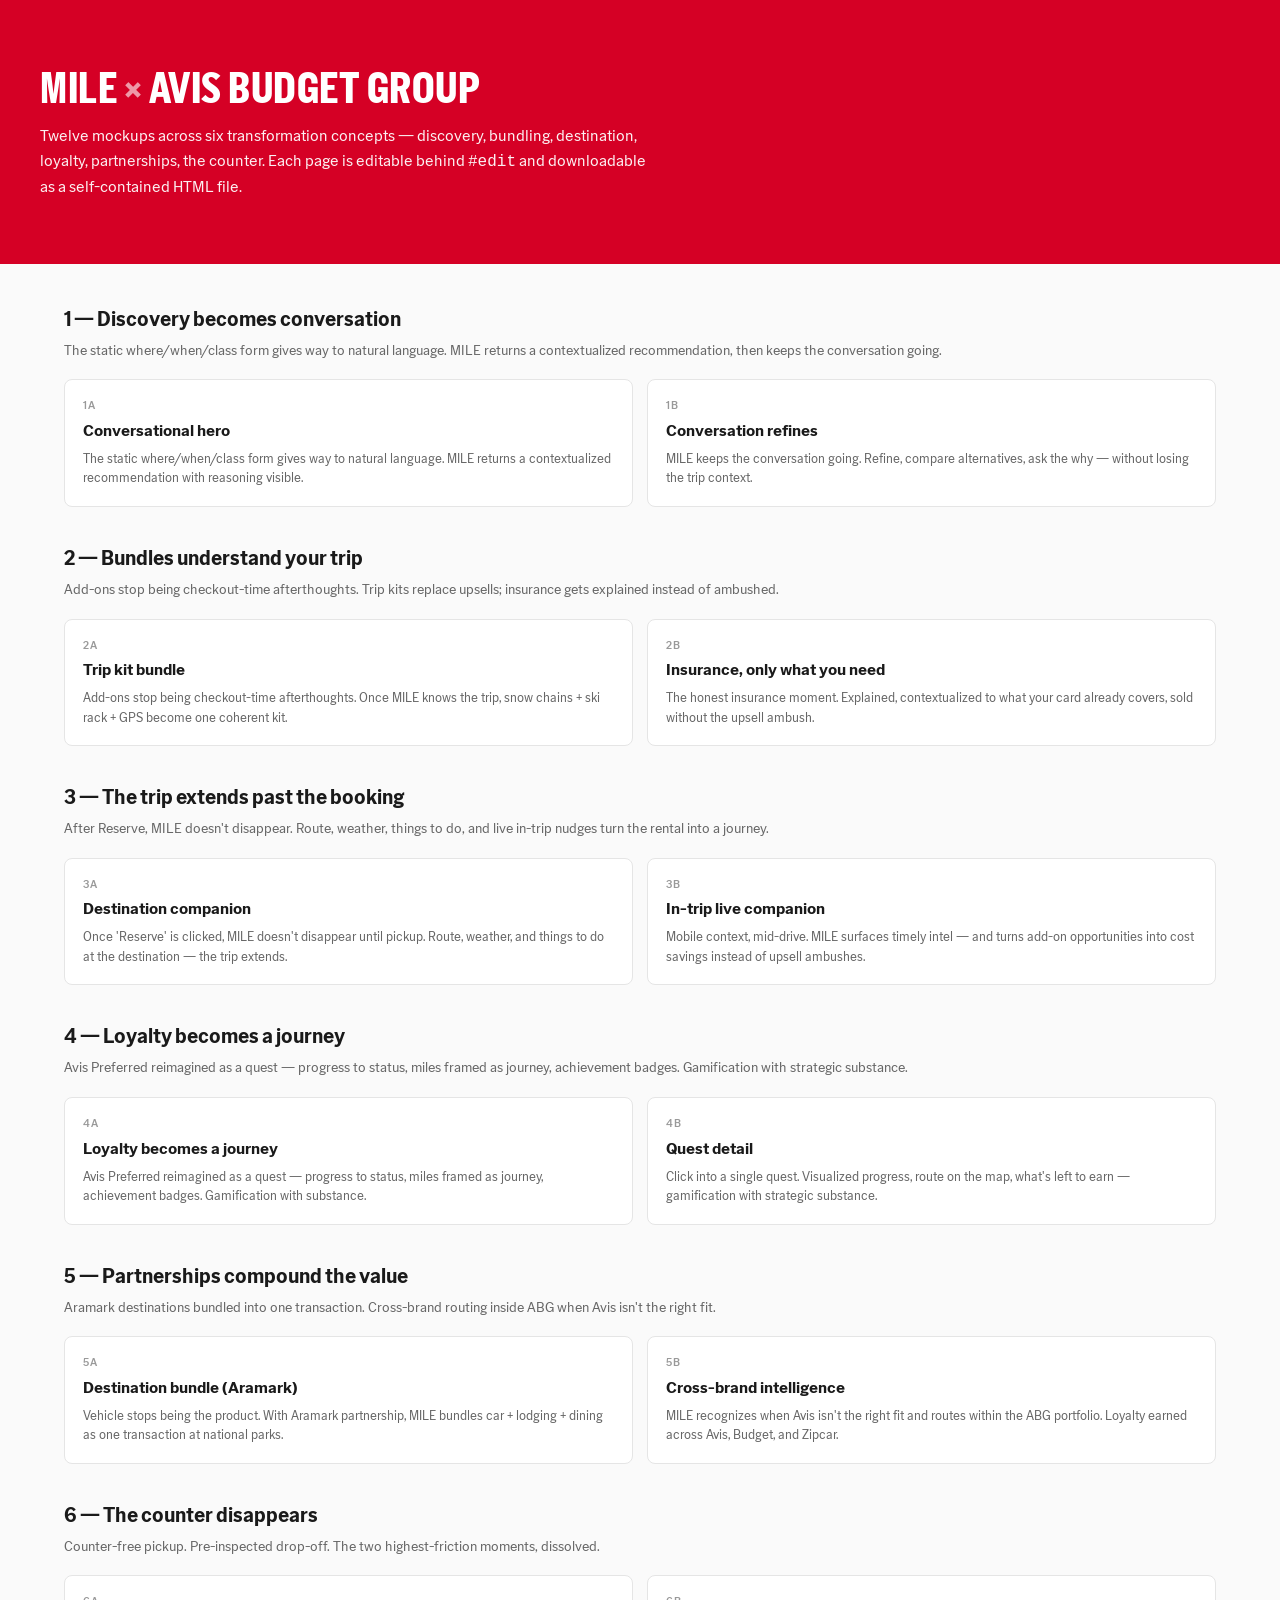
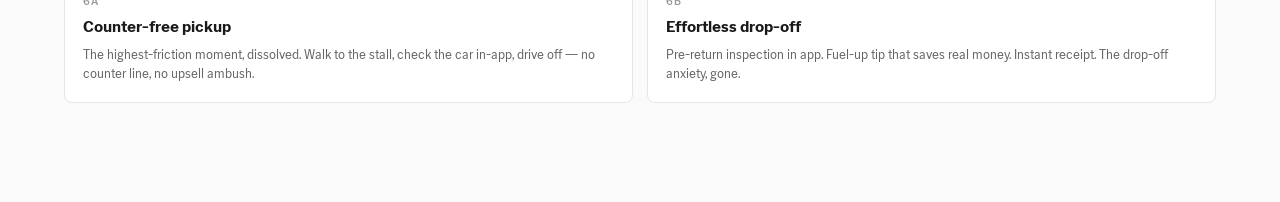
==== index.html @ a1b2a133 "Initial commit" ====
<!DOCTYPE html>
<html lang="en">
<head>
  <meta charset="utf-8">
  <meta name="viewport" content="width=device-width, initial-scale=1">
  <title>MILE × Avis Budget Group — Editable Mockups</title>
  <link rel="stylesheet" href="styles.css">
</head>
<body>
  <div class="index-hero">
    <h1>MILE <span class="accent">×</span> AVIS BUDGET GROUP</h1>
    <p>Twelve mockups across six transformation concepts — discovery, bundling, destination, loyalty, partnerships, the counter. Each page is editable behind <code>#edit</code> and downloadable as a self-contained HTML file.</p>
  </div>

  <div class="index-grid">
        <div class="index-section">
          <h2>1 — Discovery becomes conversation</h2>
          <p class="lede">The static where/when/class form gives way to natural language. MILE returns a contextualized recommendation, then keeps the conversation going.</p>
          <div class="index-pair">
        <a href="01a-conversational-hero.html" class="index-card">
  <div class="label">1A</div>
  <div class="name">Conversational hero</div>
  <p class="desc">The static where/when/class form gives way to natural language. MILE returns a contextualized recommendation with reasoning visible.</p>
</a>
        <a href="01b-conversation-refines.html" class="index-card">
  <div class="label">1B</div>
  <div class="name">Conversation refines</div>
  <p class="desc">MILE keeps the conversation going. Refine, compare alternatives, ask the why — without losing the trip context.</p>
</a>
          </div>
        </div>
        <div class="index-section">
          <h2>2 — Bundles understand your trip</h2>
          <p class="lede">Add-ons stop being checkout-time afterthoughts. Trip kits replace upsells; insurance gets explained instead of ambushed.</p>
          <div class="index-pair">
        <a href="02a-trip-kit-bundle.html" class="index-card">
  <div class="label">2A</div>
  <div class="name">Trip kit bundle</div>
  <p class="desc">Add-ons stop being checkout-time afterthoughts. Once MILE knows the trip, snow chains + ski rack + GPS become one coherent kit.</p>
</a>
        <a href="02b-insurance-honest.html" class="index-card">
  <div class="label">2B</div>
  <div class="name">Insurance, only what you need</div>
  <p class="desc">The honest insurance moment. Explained, contextualized to what your card already covers, sold without the upsell ambush.</p>
</a>
          </div>
        </div>
        <div class="index-section">
          <h2>3 — The trip extends past the booking</h2>
          <p class="lede">After Reserve, MILE doesn't disappear. Route, weather, things to do, and live in-trip nudges turn the rental into a journey.</p>
          <div class="index-pair">
        <a href="03a-destination-companion.html" class="index-card">
  <div class="label">3A</div>
  <div class="name">Destination companion</div>
  <p class="desc">Once 'Reserve' is clicked, MILE doesn't disappear until pickup. Route, weather, and things to do at the destination — the trip extends.</p>
</a>
        <a href="03b-in-trip-mobile.html" class="index-card">
  <div class="label">3B</div>
  <div class="name">In-trip live companion</div>
  <p class="desc">Mobile context, mid-drive. MILE surfaces timely intel — and turns add-on opportunities into cost savings instead of upsell ambushes.</p>
</a>
          </div>
        </div>
        <div class="index-section">
          <h2>4 — Loyalty becomes a journey</h2>
          <p class="lede">Avis Preferred reimagined as a quest — progress to status, miles framed as journey, achievement badges. Gamification with strategic substance.</p>
          <div class="index-pair">
        <a href="04a-loyalty-journey.html" class="index-card">
  <div class="label">4A</div>
  <div class="name">Loyalty becomes a journey</div>
  <p class="desc">Avis Preferred reimagined as a quest — progress to status, miles framed as journey, achievement badges. Gamification with substance.</p>
</a>
        <a href="04b-quest-detail.html" class="index-card">
  <div class="label">4B</div>
  <div class="name">Quest detail</div>
  <p class="desc">Click into a single quest. Visualized progress, route on the map, what's left to earn — gamification with strategic substance.</p>
</a>
          </div>
        </div>
        <div class="index-section">
          <h2>5 — Partnerships compound the value</h2>
          <p class="lede">Aramark destinations bundled into one transaction. Cross-brand routing inside ABG when Avis isn't the right fit.</p>
          <div class="index-pair">
        <a href="05a-aramark-bundle.html" class="index-card">
  <div class="label">5A</div>
  <div class="name">Destination bundle (Aramark)</div>
  <p class="desc">Vehicle stops being the product. With Aramark partnership, MILE bundles car + lodging + dining as one transaction at national parks.</p>
</a>
        <a href="05b-cross-brand-routing.html" class="index-card">
  <div class="label">5B</div>
  <div class="name">Cross-brand intelligence</div>
  <p class="desc">MILE recognizes when Avis isn't the right fit and routes within the ABG portfolio. Loyalty earned across Avis, Budget, and Zipcar.</p>
</a>
          </div>
        </div>
        <div class="index-section">
          <h2>6 — The counter disappears</h2>
          <p class="lede">Counter-free pickup. Pre-inspected drop-off. The two highest-friction moments, dissolved.</p>
          <div class="index-pair">
        <a href="06a-counter-free-pickup.html" class="index-card">
  <div class="label">6A</div>
  <div class="name">Counter-free pickup</div>
  <p class="desc">The highest-friction moment, dissolved. Walk to the stall, check the car in-app, drive off — no counter line, no upsell ambush.</p>
</a>
        <a href="06b-effortless-dropoff.html" class="index-card">
  <div class="label">6B</div>
  <div class="name">Effortless drop-off</div>
  <p class="desc">Pre-return inspection in app. Fuel-up tip that saves real money. Instant receipt. The drop-off anxiety, gone.</p>
</a>
          </div>
        </div>
  </div>
</body>
</html>
---- styles.css ----
/* ============================================================
   MILE × Avis Budget Group — Shared Stylesheet
   ============================================================ */

/* ---------- Avis brand fonts ---------- */
@font-face {
  font-family: "Avis Sans";
  src: url("[data-uri]") format("woff2");
  font-weight: 400; font-style: normal; font-display: swap;
}
@font-face {
  font-family: "Avis Sans";
  src: url("[data-uri]") format("woff2");
  font-weight: 500; font-style: normal; font-display: swap;
}
@font-face {
  font-family: "Avis Sans";
  src: url("[data-uri]") format("woff2");
  font-weight: 700; font-style: normal; font-display: swap;
}
@font-face {
  font-family: "Avis Headline";
  src: url("[data-uri]") format("woff2");
  font-weight: 700; font-style: normal; font-display: swap;
}

:root {
  --avis-red: #D50025;
  --avis-red-deep: #A8001E;
  --avis-red-band: #B40020;
  --avis-red-soft: #FCE8EC;
  --avis-red-tint: #FFF5F7;
  --black: #1A1A1A;
  --gray-2: #F5F5F5;
  --gray-3: #E5E5E5;
  --gray-4: #C8C8C8;
  --text: #1A1A1A;
  --text-muted: #666;
  --text-faint: #999;
  --border: #E5E5E5;
  --success: #2E7D32;
  --success-bg: #E8F5E9;
  --warn: #ED6C02;
  --warn-bg: #FFF4E5;
  --info-bg: #E3F2FD;
  --link: #1565C0;
  --font-sans: "Avis Sans", -apple-system, BlinkMacSystemFont, "Segoe UI", Roboto, Helvetica, Arial, sans-serif;
  --font-headline: "Avis Headline", "Avis Sans", -apple-system, BlinkMacSystemFont, sans-serif;
}

* { box-sizing: border-box; }

html, body {
  margin: 0;
  padding: 0;
  font-family: var(--font-sans);
  font-weight: 400;
  color: var(--text);
  background: #fafafa;
  -webkit-font-smoothing: antialiased;
  line-height: 1.5;
}

/* ---------- Editor toolbar (only in #edit mode) ---------- */
.editor-bar {
  position: sticky; top: 0; z-index: 100;
  background: #fff; border-bottom: 1px solid var(--border);
  padding: 10px 18px;
  display: flex; align-items: center; gap: 14px;
  flex-wrap: wrap; font-size: 13px;
}
.editor-bar a.back { color: var(--link); text-decoration: none; font-weight: 500; }
.editor-bar a.back:hover { text-decoration: underline; }
.editor-bar .title { font-weight: 500; flex: 1; min-width: 200px; }
.editor-bar button {
  background: #fff; border: 1px solid var(--gray-4);
  border-radius: 4px; padding: 6px 12px; font-size: 12px; cursor: pointer;
  font-family: inherit; color: var(--text);
}
.editor-bar button:hover { background: var(--gray-2); border-color: #999; }
.editor-bar button.primary {
  background: var(--avis-red); border-color: var(--avis-red);
  color: #fff; font-weight: 500;
}
.editor-bar button.primary:hover { background: var(--avis-red-deep); }
.editor-bar .hint { font-size: 11px; color: var(--text-muted); margin-left: auto; }

/* ---------- Stage ---------- */
.mockup-stage {
  max-width: 1280px; margin: 24px auto; padding: 0 24px 80px;
}
.mockup-caption {
  font-size: 13px; color: var(--text-muted); margin: 0 0 14px;
}
.mockup-caption strong { color: var(--text); font-weight: 500; }

/* ---------- Avis page chrome ---------- */
.avis-mock {
  background: #fff;
  border-radius: 8px;
  overflow: hidden;
  border: 1px solid var(--border);
  box-shadow: 0 6px 24px rgba(0,0,0,0.04);
  color: var(--text);
}

.avis-topnav {
  display: flex; align-items: center; gap: 0;
  padding: 14px 24px; background: #fff;
  border-bottom: 1px solid var(--border);
}
.avis-logo {
  font-family: var(--font-headline); font-weight: 700;
  font-size: 22px; color: var(--avis-red);
  letter-spacing: -0.5px; cursor: pointer; line-height: 1;
}
.avis-logo img { height: 22px; width: auto; }
.avis-nav {
  display: flex; gap: 28px;
  margin-left: 80px; flex: 1;
  font-size: 14px; font-weight: 400; color: var(--text);
}
.avis-nav span { cursor: pointer; }
.avis-nav span.active { font-weight: 500; }
.avis-account {
  font-size: 13px; color: var(--text); margin-left: auto;
}
.avis-account .sep { color: var(--text-faint); margin: 0 6px; }

/* Sub-nav (red, like the breadcrumb on plan-trip page) */
.avis-subnav {
  background: var(--avis-red-deep);
  color: #fff; padding: 10px 24px;
  font-size: 13px;
}
.avis-subnav .crumb { opacity: 0.7; }
.avis-subnav .sep { opacity: 0.5; margin: 0 8px; }
.avis-subnav .here { font-weight: 700; }

/* Booking band (the big red section) */
.avis-band {
  background: var(--avis-red-band);
  color: #fff;
  padding: 36px 32px 28px;
  text-align: center;
}
.avis-band h1 {
  font-family: var(--font-headline);
  font-weight: 700;
  font-size: 32px;
  letter-spacing: 0.5px;
  margin: 0 0 6px;
  line-height: 1.15;
  text-transform: uppercase;
}
.avis-band .sub {
  font-size: 14px; opacity: 0.92; margin: 0 auto 22px;
  max-width: 600px;
}

/* The conversational input (white pill on red) */
.mile-input {
  display: flex; align-items: center; gap: 10px;
  background: #fff; color: var(--text);
  padding: 14px 18px;
  border-radius: 4px;
  font-size: 15px;
  text-align: left;
  max-width: 880px;
  margin: 0 auto;
  border: 1px solid rgba(0,0,0,0.08);
}
.mile-input .pin {
  width: 18px; height: 18px; border-radius: 50%;
  background: var(--avis-red); color: #fff;
  display: inline-flex; align-items: center; justify-content: center;
  font-size: 14px; font-weight: 700; flex-shrink: 0;
}
.mile-input .meta {
  margin-left: auto; font-size: 12px; color: var(--text-muted); white-space: nowrap;
}
.mile-input.dark { background: rgba(255,255,255,0.96); }

/* MILE primitives */
.mile-tag {
  display: inline-flex; align-items: center; gap: 8px;
  font-size: 11px; font-weight: 700; letter-spacing: 1.5px;
  color: var(--avis-red); text-transform: uppercase;
}
.mile-tag::before {
  content: ""; width: 16px; height: 16px;
  background: var(--avis-red); border-radius: 50%;
  display: inline-block; flex-shrink: 0;
  background-image: radial-gradient(circle, #fff 25%, var(--avis-red) 28%);
}
.mile-tag.on-dark { color: #fff; }
.mile-tag.on-dark::before { background-image: radial-gradient(circle, var(--avis-red-band) 25%, #fff 28%); background-color: #fff; }

.mile-row {
  display: flex; align-items: flex-start; gap: 12px;
  padding: 18px 0;
}
.mile-row .mile-dot {
  width: 22px; height: 22px; border-radius: 50%;
  background: var(--avis-red); flex-shrink: 0;
  display: inline-flex; align-items: center; justify-content: center;
  margin-top: 2px;
  background-image: radial-gradient(circle, #fff 28%, var(--avis-red) 32%);
}
.mile-row .mile-text {
  flex: 1; font-size: 15px; line-height: 1.55; color: var(--text);
}

/* Vehicle cards */
.veh-grid {
  display: grid;
  grid-template-columns: 1fr 1fr 1fr;
  gap: 14px;
  margin-top: 24px;
}
.veh-card {
  background: #fff;
  border: 1px solid var(--border);
  border-radius: 6px;
  overflow: hidden;
  display: flex; flex-direction: column;
  position: relative;
  transition: border-color 0.15s;
}
.veh-card.recommended { border-color: var(--avis-red); border-width: 2px; }
.veh-card:hover { border-color: #999; }
.veh-card.recommended:hover { border-color: var(--avis-red-deep); }

.veh-card .badge {
  position: absolute; top: 12px; left: 12px;
  background: var(--avis-red); color: #fff;
  font-size: 11px; font-weight: 700; letter-spacing: 0.5px;
  padding: 4px 10px; border-radius: 2px; text-transform: uppercase;
  z-index: 2;
}
.veh-card .badge.premium { background: var(--black); }
.veh-card .badge-360 {
  position: absolute; top: 12px; right: 12px;
  background: rgba(26,26,26,0.85); color: #fff;
  font-size: 11px; font-weight: 500;
  padding: 4px 10px; border-radius: 99px;
  z-index: 2;
}

.veh-img {
  background: var(--gray-2);
  aspect-ratio: 16 / 10;
  display: flex; align-items: center; justify-content: center;
  position: relative; cursor: pointer;
}
.veh-img img { max-width: 80%; max-height: 80%; }

.veh-body { padding: 16px; flex: 1; display: flex; flex-direction: column; }
.veh-body h3 {
  font-size: 17px; font-weight: 700; margin: 0 0 4px;
  font-family: var(--font-sans);
}
.veh-body .veh-meta {
  font-size: 12px; color: var(--text-muted); margin: 0 0 10px;
}
.veh-body .veh-features {
  font-size: 12px; color: var(--text); margin: 0 0 14px;
}
.veh-body .veh-features span { color: var(--text-muted); }

.veh-footer {
  padding: 0 16px 16px;
  display: flex; justify-content: space-between; align-items: flex-end;
}
.veh-price .amount {
  font-family: var(--font-headline); font-size: 26px; font-weight: 700;
}
.veh-price .per { font-size: 13px; color: var(--text-muted); }
.veh-price .total {
  font-size: 11px; color: var(--text-muted); margin-top: 4px;
}

.btn-reserve {
  background: var(--avis-red); color: #fff;
  border: none; padding: 9px 20px;
  font-size: 13px; font-weight: 700;
  border-radius: 3px; cursor: pointer;
  font-family: inherit;
}
.btn-reserve:hover { background: var(--avis-red-deep); }
.btn-reserve.outline {
  background: #fff; color: var(--avis-red);
  border: 1px solid var(--avis-red);
}

/* Bundle suggestion bar */
.bundle-bar {
  margin-top: 20px;
  background: var(--avis-red-tint);
  border: 1px solid var(--avis-red-soft);
  border-left: 3px solid var(--avis-red);
  padding: 14px 18px;
  border-radius: 4px;
  font-size: 13px; line-height: 1.55;
}
.bundle-bar strong { font-weight: 700; }

/* Generic buttons */
.btn-primary {
  background: var(--avis-red); color: #fff;
  border: none; padding: 11px 22px;
  font-size: 14px; font-weight: 700;
  border-radius: 3px; cursor: pointer;
  font-family: inherit;
}
.btn-primary:hover { background: var(--avis-red-deep); }
.btn-secondary {
  background: #fff; color: var(--avis-red);
  border: 1px solid var(--avis-red);
  padding: 10px 22px; font-size: 14px; font-weight: 700;
  border-radius: 3px; cursor: pointer;
  font-family: inherit;
}
.btn-secondary:hover { background: var(--avis-red-tint); }

/* Chat bubbles */
.bubble-user {
  background: var(--gray-2);
  padding: 12px 16px;
  border-radius: 14px 14px 14px 4px;
  font-size: 14px; line-height: 1.55;
  max-width: 70%;
  margin-bottom: 12px;
}
.bubble-mile {
  background: var(--avis-red-tint);
  border: 1px solid var(--avis-red-soft);
  padding: 14px 16px;
  border-radius: 14px 14px 4px 14px;
  font-size: 14px; line-height: 1.55;
  max-width: 90%;
  margin-bottom: 12px;
  margin-left: auto;
}

/* Chip/tags row */
.chips { display: flex; flex-wrap: wrap; gap: 8px; margin-top: 8px; }
.chip {
  display: inline-block;
  background: #fff;
  border: 1px solid var(--gray-4);
  border-radius: 99px;
  padding: 7px 14px;
  font-size: 13px;
  color: var(--text);
  cursor: pointer;
  font-family: inherit;
}
.chip.selected {
  background: var(--avis-red); color: #fff;
  border-color: var(--avis-red); font-weight: 500;
}
.chip.lite {
  background: var(--gray-2); border-color: transparent;
  font-size: 12px;
}

/* Things to do cards (image 3) */
.thing-grid {
  display: grid; grid-template-columns: 1fr 1fr 1fr; gap: 14px;
  margin-top: 16px;
}
.thing-card {
  background: #fff; border: 1px solid var(--border);
  border-radius: 6px; overflow: hidden;
  display: flex; flex-direction: column;
}
.thing-img {
  aspect-ratio: 16/10;
  background: var(--gray-3);
  position: relative; display: flex; align-items: end;
  padding: 12px; cursor: pointer;
  background-size: cover; background-position: center;
}
.thing-img .pin-tag {
  background: rgba(26,26,26,0.85); color: #fff;
  font-size: 11px; font-weight: 500;
  padding: 3px 8px; border-radius: 3px;
}
.thing-body { padding: 14px; }
.thing-body h4 { font-size: 15px; font-weight: 700; margin: 0 0 4px; }
.thing-body .meta { font-size: 12px; color: var(--text-muted); margin: 0 0 8px; }
.thing-body .blurb { font-size: 13px; color: var(--text); margin: 0 0 12px; line-height: 1.5; }
.thing-body .btn-add {
  width: 100%;
  background: #fff; color: var(--avis-red);
  border: 1px solid var(--avis-red);
  padding: 8px 14px;
  font-size: 13px; font-weight: 500;
  border-radius: 3px; cursor: pointer;
  font-family: inherit;
}
.thing-body .btn-add:hover { background: var(--avis-red-tint); }

/* Try-chips section */
.try-row {
  background: var(--gray-2);
  padding: 14px 18px;
  border-radius: 4px;
  margin-top: 22px;
  display: flex; align-items: center; gap: 12px; flex-wrap: wrap;
}
.try-row > span { font-weight: 500; font-size: 13px; }

/* Route bar */
.route-bar {
  background: var(--gray-2);
  padding: 14px 18px;
  border-radius: 4px;
  display: flex; align-items: center; gap: 18px; flex-wrap: wrap;
  font-size: 13px;
  margin-top: 14px;
}
.route-bar .leg {
  display: flex; align-items: center; gap: 10px;
  font-weight: 700;
}
.route-bar .leg::before {
  content: "📍"; opacity: 0.85;
}
.route-bar .meta { color: var(--text-muted); }
.route-bar .alert {
  margin-left: auto; color: var(--warn); font-weight: 500;
  display: inline-flex; align-items: center; gap: 6px;
}

/* Status pills */
.pill {
  display: inline-block;
  font-size: 11px; padding: 3px 9px;
  border-radius: 99px; font-weight: 500;
  letter-spacing: 0.3px;
}
.pill.success { background: var(--success-bg); color: var(--success); }
.pill.warn { background: var(--warn-bg); color: var(--warn); }
.pill.info { background: var(--info-bg); color: var(--link); }
.pill.red { background: var(--avis-red-soft); color: var(--avis-red); }

/* Progress bar */
.progress-track {
  height: 8px; background: var(--gray-3); border-radius: 99px;
  overflow: hidden;
}
.progress-fill {
  height: 100%; background: var(--avis-red); border-radius: 99px;
}

/* Stat tiles (loyalty dashboard) */
.stat-grid {
  display: grid; grid-template-columns: repeat(4, 1fr);
  gap: 12px; margin: 16px 0;
}
.stat-tile {
  background: var(--gray-2); padding: 14px;
  border-radius: 6px;
}
.stat-tile .num {
  font-family: var(--font-headline);
  font-size: 28px; font-weight: 700; color: var(--avis-red);
  line-height: 1.1;
}
.stat-tile .label {
  font-size: 11px; color: var(--text-muted); text-transform: uppercase;
  letter-spacing: 0.5px; margin-top: 6px;
}

/* Achievement badges */
.badges-row {
  display: grid; grid-template-columns: repeat(4, 1fr); gap: 12px;
}
.badge-card {
  background: #fff; border: 1px solid var(--border);
  border-radius: 8px; padding: 14px; text-align: center;
}
.badge-card.earned { border-color: var(--avis-red); background: var(--avis-red-tint); }
.badge-card.locked { opacity: 0.55; }
.badge-card .glyph {
  width: 56px; height: 56px; border-radius: 50%;
  background: var(--gray-3);
  margin: 0 auto 10px;
  display: flex; align-items: center; justify-content: center;
  font-size: 22px;
}
.badge-card.earned .glyph { background: var(--avis-red); color: #fff; }
.badge-card h5 { font-size: 13px; font-weight: 700; margin: 0 0 3px; }
.badge-card .desc { font-size: 11px; color: var(--text-muted); margin: 0; }

/* Compatibility / step list */
.step {
  display: flex; align-items: center; gap: 10px; font-size: 13px;
  padding: 8px 0;
}
.step .dot {
  width: 10px; height: 10px; border-radius: 50%; flex-shrink: 0;
}
.dot.green { background: var(--success); }
.dot.amber { background: var(--warn); }
.dot.gray { background: var(--gray-4); }

/* Mobile frame ---------- for in-trip & pickup */
.phone-frame {
  width: 380px; max-width: 100%;
  margin: 0 auto;
  border: 8px solid #1a1a1a;
  border-radius: 36px;
  overflow: hidden;
  background: #fff;
  position: relative;
  box-shadow: 0 18px 40px rgba(0,0,0,0.16);
}
.phone-frame::before {
  content: ""; display: block;
  height: 18px; background: #1a1a1a; border-radius: 0 0 18px 18px;
  width: 140px; margin: 0 auto;
  position: absolute; left: 50%; transform: translateX(-50%); top: 0; z-index: 5;
}
.phone-screen {
  padding-top: 26px; min-height: 700px;
}
.phone-status {
  display: flex; justify-content: space-between;
  padding: 6px 22px 4px; font-size: 12px; font-weight: 700;
}

/* ---------- Index page ---------- */
.index-hero {
  background: var(--avis-red);
  color: #fff;
  padding: 64px 40px;
}
.index-hero h1 {
  font-family: var(--font-headline);
  font-size: 44px; font-weight: 700;
  margin: 0 0 12px; line-height: 1.1;
  text-transform: uppercase; letter-spacing: 0.5px;
}
.index-hero h1 .accent { opacity: 0.6; }
.index-hero p {
  font-size: 16px; max-width: 620px; margin: 0; opacity: 0.94;
  line-height: 1.55;
}
.index-grid {
  max-width: 1200px; margin: 40px auto; padding: 0 24px 60px;
  display: grid; gap: 36px;
}
.index-section h2 {
  font-size: 20px; font-weight: 700; margin: 0 0 6px;
}
.index-section .lede {
  font-size: 14px; color: var(--text-muted); margin: 0 0 18px;
  line-height: 1.55;
}
.index-pair {
  display: grid; grid-template-columns: 1fr 1fr; gap: 14px;
}
.index-card {
  background: #fff; border: 1px solid var(--border);
  border-radius: 8px; padding: 18px;
  text-decoration: none; color: var(--text);
  transition: border-color 0.15s, transform 0.15s;
  display: block;
}
.index-card:hover { border-color: var(--avis-red); transform: translateY(-2px); }
.index-card .label {
  font-size: 11px; color: var(--text-faint); letter-spacing: 1px; font-weight: 500;
}
.index-card .name {
  font-size: 16px; font-weight: 700; margin: 4px 0 6px;
}
.index-card .desc { font-size: 13px; color: var(--text-muted); margin: 0; line-height: 1.5; }

@media (max-width: 760px) {
  .index-pair { grid-template-columns: 1fr; }
  .index-hero { padding: 40px 24px; }
  .index-hero h1 { font-size: 30px; }
  .veh-grid, .thing-grid, .badges-row, .stat-grid { grid-template-columns: 1fr; }
}

/* ---------- Edit-mode affordances ---------- */
body.edit-mode [contenteditable="true"] { outline: none; transition: background 0.15s; }
body.edit-mode [contenteditable="true"]:hover { background: rgba(213,0,37,0.10); cursor: text; }
body.edit-mode [contenteditable="true"]:focus { background: rgba(213,0,37,0.18); }

body.edit-mode .img-swap { position: relative; cursor: pointer; }
body.edit-mode .img-swap::after {
  content: "↑ click to replace image";
  position: absolute; inset: auto 6px 6px auto;
  background: rgba(0,0,0,0.7); color: #fff;
  font-size: 10px; font-weight: 500; letter-spacing: 0.3px;
  padding: 4px 8px; border-radius: 3px;
  pointer-events: none;
  opacity: 0.85;
  transition: opacity 0.15s;
  z-index: 5;
}
body.edit-mode .img-swap:hover::after { opacity: 1; background: rgba(213,0,37,0.92); }
body.edit-mode .img-swap:hover { outline: 2px solid var(--avis-red); outline-offset: -2px; }

body.edit-mode .avis-logo:hover {
  outline: 2px dashed var(--avis-red);
  outline-offset: 2px;
}

/* ---------- Print ---------- */
@media print {
  .editor-bar { display: none; }
  body { background: #fff; }
  .mockup-stage { padding: 0; max-width: none; }
  .avis-mock { box-shadow: none; border: 1px solid #ddd; page-break-inside: avoid; }
}
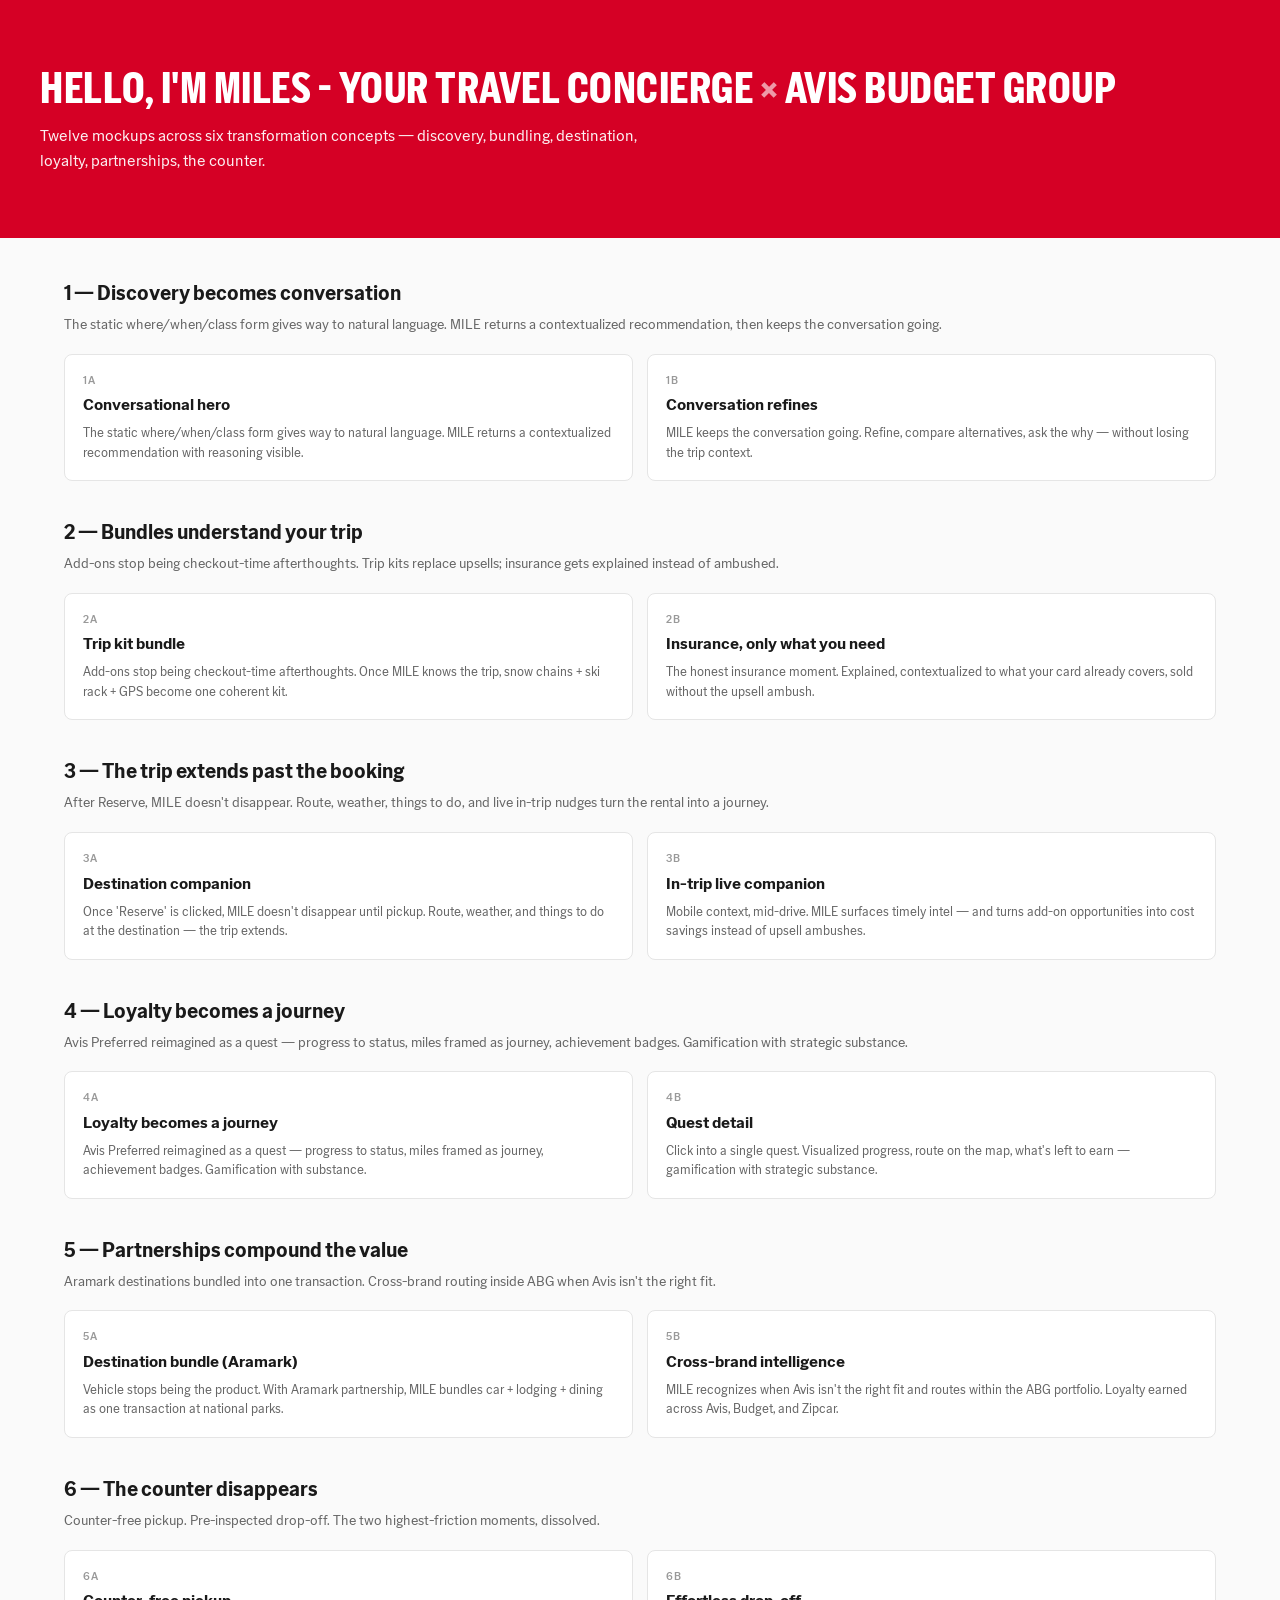
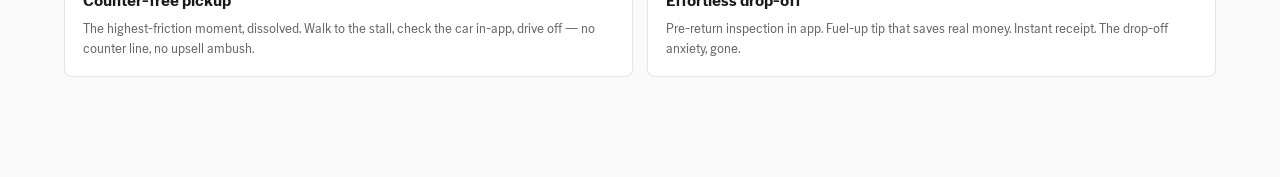
==== commit 1097ff7d: "changed the name" ====
--- a/index.html
+++ b/index.html
@@ -8,8 +8,8 @@
 </head>
 <body>
   <div class="index-hero">
-    <h1>MILE <span class="accent">×</span> AVIS BUDGET GROUP</h1>
-    <p>Twelve mockups across six transformation concepts — discovery, bundling, destination, loyalty, partnerships, the counter. Each page is editable behind <code>#edit</code> and downloadable as a self-contained HTML file.</p>
+    <h1>Hello, I'm Miles - your travel concierge  <span class="accent">×</span> AVIS BUDGET GROUP</h1>
+    <p>Twelve mockups across six transformation concepts — discovery, bundling, destination, loyalty, partnerships, the counter.</p>
   </div>
 
   <div class="index-grid">
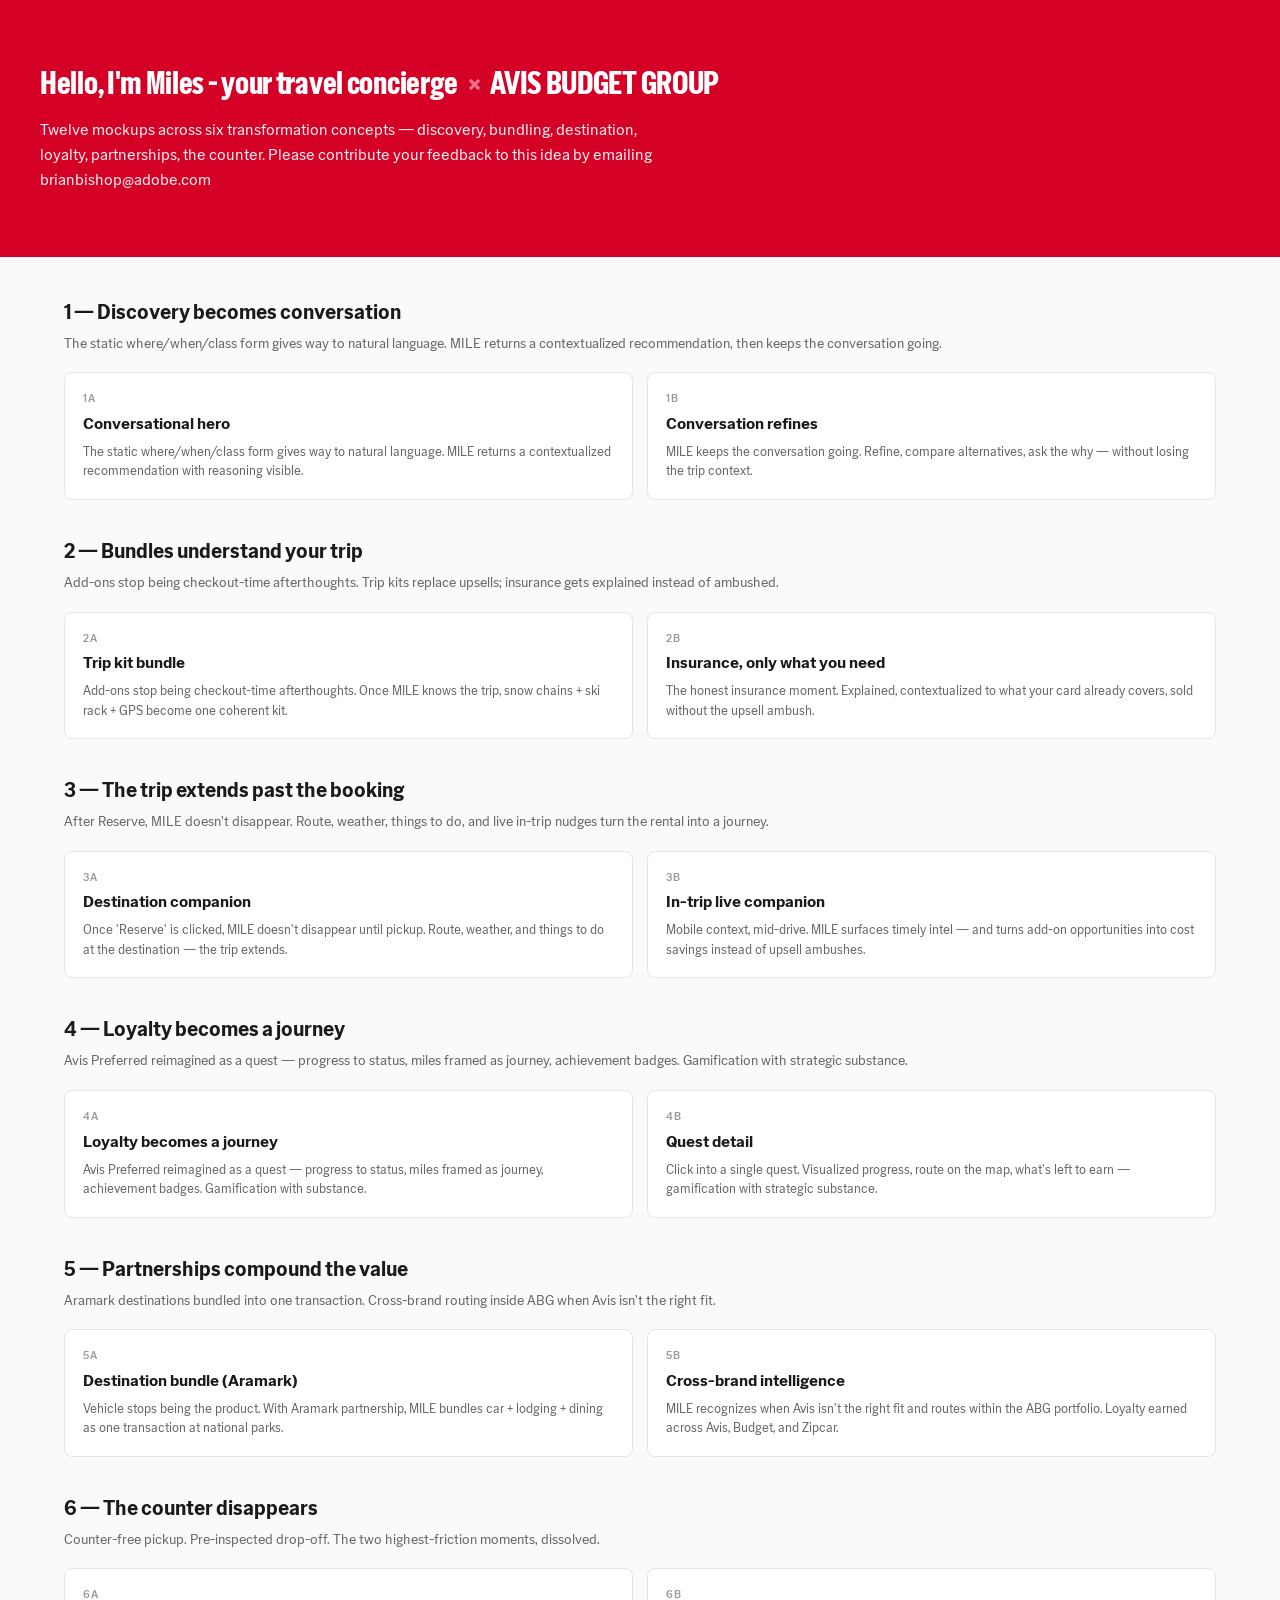
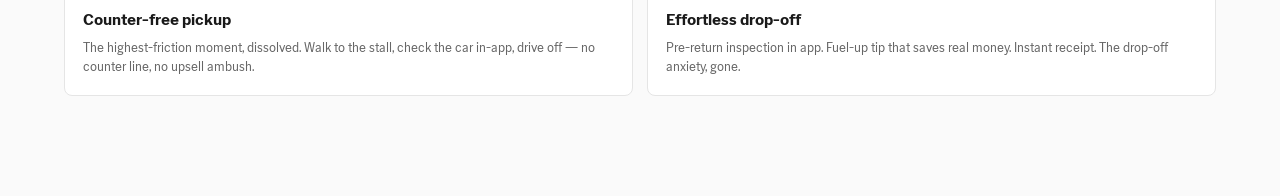
==== commit 60e6dbc2: "added contact info - build test Added a request for feedback via email." ====
--- a/index.html
+++ b/index.html
@@ -9,7 +9,7 @@
 <body>
   <div class="index-hero">
     <h1>Hello, I'm Miles - your travel concierge  <span class="accent">×</span> AVIS BUDGET GROUP</h1>
-    <p>Twelve mockups across six transformation concepts — discovery, bundling, destination, loyalty, partnerships, the counter.</p>
+    <p>Twelve mockups across six transformation concepts — discovery, bundling, destination, loyalty, partnerships, the counter. Please contribute your feedback to this idea by emailing brianbishop@adobe.com</p>
   </div>
 
   <div class="index-grid">
--- a/styles.css
+++ b/styles.css
@@ -305,6 +305,30 @@
 }
 .bundle-bar strong { font-weight: 700; }
 
+/* Ask Miles eyebrow above the conversational input */
+.ask-miles {
+  font-family: var(--font-headline);
+  font-size: 11px; font-weight: 700; letter-spacing: 2px;
+  color: #fff; text-transform: uppercase;
+  display: inline-flex; align-items: center; gap: 8px;
+  margin: 0 auto 10px;
+  opacity: 0.92;
+}
+.ask-miles::before {
+  content: ""; width: 14px; height: 14px; border-radius: 50%;
+  background: #fff;
+  background-image: radial-gradient(circle, var(--avis-red-band) 25%, #fff 28%);
+  flex-shrink: 0;
+}
+
+/* Miles ahead. tagline */
+.miles-ahead {
+  font-family: var(--font-headline); font-weight: 700;
+  font-size: 13px; letter-spacing: 0.5px;
+  color: #fff; opacity: 0.7;
+  margin-top: 16px;
+}
+
 /* Generic buttons */
 .btn-primary {
   background: var(--avis-red); color: #fff;
@@ -538,13 +562,24 @@
   color: #fff;
   padding: 64px 40px;
 }
+.index-tagline {
+  font-family: var(--font-headline);
+  font-size: 14px; font-weight: 700;
+  letter-spacing: 4px; text-transform: uppercase;
+  opacity: 0.7; margin-bottom: 18px;
+}
 .index-hero h1 {
   font-family: var(--font-headline);
-  font-size: 44px; font-weight: 700;
-  margin: 0 0 12px; line-height: 1.1;
-  text-transform: uppercase; letter-spacing: 0.5px;
-}
-.index-hero h1 .accent { opacity: 0.6; }
+  font-size: 32px; font-weight: 700;
+  margin: 0 0 16px; line-height: 1.2;
+  letter-spacing: -0.3px;
+  max-width: 920px;
+}
+.index-hero h1 .accent {
+  opacity: 0.45;
+  font-weight: 400;
+  margin: 0 6px;
+}
 .index-hero p {
   font-size: 16px; max-width: 620px; margin: 0; opacity: 0.94;
   line-height: 1.55;
@@ -580,10 +615,147 @@
 .index-card .desc { font-size: 13px; color: var(--text-muted); margin: 0; line-height: 1.5; }
 
 @media (max-width: 760px) {
-  .index-pair { grid-template-columns: 1fr; }
-  .index-hero { padding: 40px 24px; }
-  .index-hero h1 { font-size: 30px; }
-  .veh-grid, .thing-grid, .badges-row, .stat-grid { grid-template-columns: 1fr; }
+  /* ---- Stage / chrome ---- */
+  .mockup-stage { padding: 0 12px 48px; margin: 12px auto; }
+  .mockup-caption { font-size: 12px; line-height: 1.5; }
+  .avis-mock { border-radius: 6px; }
+
+  /* ---- Topnav: nav items don't fit; hide them on phones, keep logo + account ---- */
+  .avis-topnav { padding: 12px 14px; gap: 10px; }
+  .avis-nav { display: none; }
+  .avis-logo { font-size: 18px; }
+  .avis-logo img { height: 18px; }
+  .avis-account { font-size: 12px; margin-left: auto; }
+
+  /* ---- Subnav ---- */
+  .avis-subnav { padding: 8px 14px; font-size: 11px; line-height: 1.6; }
+  .avis-subnav .sep { margin: 0 5px; }
+
+  /* ---- Booking band ---- */
+  .avis-band { padding: 24px 16px 22px; }
+  .avis-band h1 { font-size: 22px; line-height: 1.15; }
+  .avis-band .sub { font-size: 12px; margin-bottom: 14px; max-width: none; }
+  .ask-miles { font-size: 10px; letter-spacing: 1.5px; margin-bottom: 8px; }
+  .miles-ahead { font-size: 11px; margin-top: 12px; }
+
+  /* ---- Conversational input: stack the meta below the query ---- */
+  .mile-input { flex-wrap: wrap; padding: 10px 14px; font-size: 13px; gap: 8px; }
+  .mile-input .meta { margin-left: 28px; flex-basis: 100%; font-size: 11px; }
+
+  /* ---- Force ALL grids (class-based AND inline-styled) to single column ----
+     The double-class scoping bumps specificity high enough to beat inline styles
+     across different browser cascade-resolution edge cases observed on file:// URLs. */
+  .avis-mock [style*="grid-template-columns"],
+  .avis-mock div[style*="grid-template-columns"],
+  body .avis-mock [style*="grid-template-columns"],
+  .index-grid [style*="grid-template-columns"] {
+    grid-template-columns: 1fr !important;
+    gap: 12px !important;
+  }
+  /* And clear any inline grid-column spans that would create implicit columns */
+  .avis-mock [style*="grid-column: span"],
+  .avis-mock [style*="grid-column:span"] {
+    grid-column: 1 / -1 !important;
+  }
+  .veh-grid, .thing-grid, .badges-row, .stat-grid, .index-pair {
+    grid-template-columns: 1fr !important;
+  }
+
+  /* Stat grid: keep 2-up on phones, it reads better than 4 stacked tiles */
+  .stat-grid { grid-template-columns: 1fr 1fr !important; }
+  .stat-tile { padding: 12px; }
+  .stat-tile .num { font-size: 22px; }
+  .stat-tile .label { font-size: 10px; }
+
+  /* Badges row: 2-up on phones */
+  .badges-row { grid-template-columns: 1fr 1fr !important; gap: 10px; }
+  .badge-card { padding: 12px; }
+  .badge-card .glyph { width: 44px; height: 44px; font-size: 18px; }
+
+  /* ---- Inner section paddings ---- */
+  .avis-mock [style*="padding:32px"],
+  .avis-mock [style*="padding: 32px"],
+  .avis-mock [style*="padding:24px 32px"],
+  .avis-mock [style*="padding: 24px 32px"],
+  .avis-mock [style*="padding:28px 32px"],
+  .avis-mock [style*="padding: 28px 32px"],
+  .avis-mock [style*="padding:36px 32px"],
+  .avis-mock [style*="padding: 36px 32px"] {
+    padding: 18px 14px !important;
+  }
+
+  /* Headline H2/H3 reductions for the prominent display headlines */
+  .avis-mock h2[style*="font-size:32px"] { font-size: 22px !important; }
+  .avis-mock h2[style*="font-size:28px"] { font-size: 20px !important; }
+  .avis-mock h2[style*="font-size:26px"] { font-size: 19px !important; }
+  .avis-mock h3[style*="font-size:22px"],
+  .avis-mock h3[style*="font-size:20px"] { font-size: 17px !important; }
+
+  /* Big prices/stats inside cards */
+  .avis-mock [style*="font-size:42px"] { font-size: 28px !important; }
+  .avis-mock [style*="font-size:32px"]:not(h2) { font-size: 24px !important; }
+  .avis-mock [style*="font-size:28px"]:not(h2) { font-size: 22px !important; }
+
+  /* ---- Vehicle and thing cards ---- */
+  .veh-img, .thing-img { aspect-ratio: 16/9; }
+  .veh-card .badge { font-size: 10px; padding: 3px 8px; }
+  .veh-body { padding: 12px; }
+  .veh-body h3 { font-size: 16px; }
+  .veh-footer { padding: 0 12px 12px; flex-direction: column; align-items: stretch; gap: 10px; }
+  .veh-footer .btn-reserve { width: 100%; padding: 10px; }
+  .veh-price .amount { font-size: 22px; }
+
+  /* ---- Bundle / route / try rows ---- */
+  .bundle-bar { padding: 11px 13px; font-size: 12px; line-height: 1.5; }
+  .route-bar { padding: 12px; font-size: 12px; gap: 8px; }
+  .route-bar .leg { font-size: 13px; }
+  .route-bar .alert { margin-left: 0; flex-basis: 100%; font-size: 11px; }
+  .try-row { padding: 12px; gap: 6px; flex-wrap: wrap; }
+  .try-row > span { flex-basis: 100%; }
+  .chip { font-size: 12px; padding: 6px 11px; }
+
+  /* ---- Bubbles ---- */
+  .bubble-user, .bubble-mile { max-width: 100%; font-size: 13px; }
+
+  /* ---- Buttons ---- */
+  .btn-primary, .btn-secondary { width: 100%; padding: 11px 16px; font-size: 13px; }
+  /* Override inline button styles when they're meant to be wide */
+  .avis-mock .btn-primary[style*="font-size:15px"],
+  .avis-mock .btn-primary[style*="padding:14px"] { font-size: 14px !important; padding: 11px !important; }
+
+  /* ---- Phone-frame mockups: keep the device chrome but center properly ---- */
+  .phone-frame { width: 100%; max-width: 340px; }
+  .phone-screen { min-height: 600px; }
+
+  /* ---- Editor toolbar: compact on mobile ---- */
+  .editor-bar { padding: 8px 12px; gap: 6px; font-size: 12px; flex-wrap: wrap; }
+  .editor-bar .title { font-size: 12px; flex: 1 1 60%; min-width: 0; overflow: hidden; text-overflow: ellipsis; white-space: nowrap; }
+  .editor-bar .hint { display: none; }
+  .editor-bar button { padding: 5px 10px; font-size: 11px; }
+  .editor-bar a.back { font-size: 12px; }
+
+  /* ---- Index page ---- */
+  .index-hero { padding: 36px 20px; }
+  .index-tagline { font-size: 11px; letter-spacing: 2.5px; margin-bottom: 12px; }
+  .index-hero h1 { font-size: 22px; line-height: 1.25; }
+  .index-hero h1 .accent { display: block; margin: 6px 0; }
+  .index-hero p { font-size: 14px; }
+  .index-grid { padding: 0 16px 40px; gap: 28px; margin: 24px auto; }
+  .index-section h2 { font-size: 18px; }
+  .index-section .lede { font-size: 13px; margin-bottom: 14px; }
+  .index-card { padding: 14px; }
+  .index-card .name { font-size: 15px; }
+  .index-card .desc { font-size: 12px; }
+}
+
+@media (max-width: 420px) {
+  /* Tighter still for small phones */
+  .avis-band h1 { font-size: 20px; }
+  .mockup-stage { padding: 0 8px 32px; }
+  .mile-input { font-size: 12px; padding: 9px 12px; }
+  .mile-input .meta { font-size: 10px; }
+  .avis-account { font-size: 11px; }
+  .index-hero h1 { font-size: 26px; }
 }
 
 /* ---------- Edit-mode affordances ---------- */
@@ -617,4 +789,4 @@
   body { background: #fff; }
   .mockup-stage { padding: 0; max-width: none; }
   .avis-mock { box-shadow: none; border: 1px solid #ddd; page-break-inside: avoid; }
-}
+}
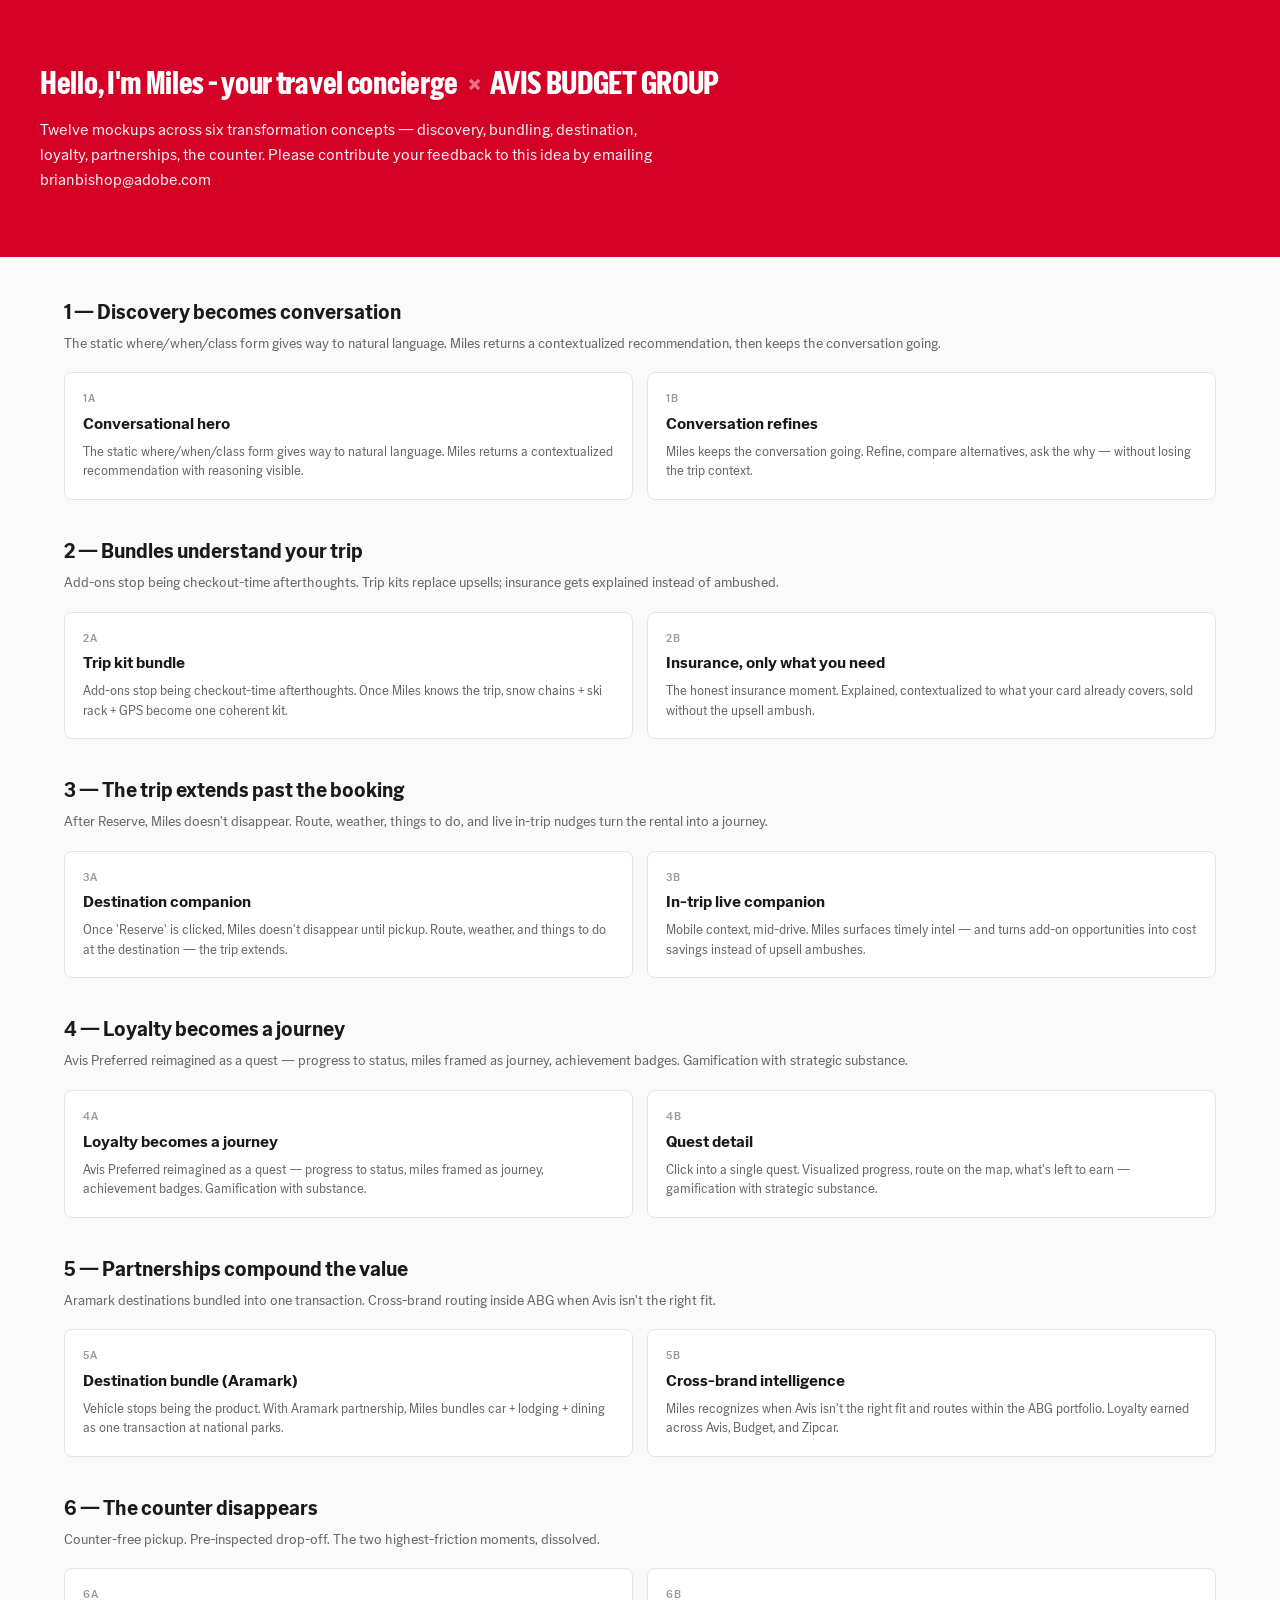
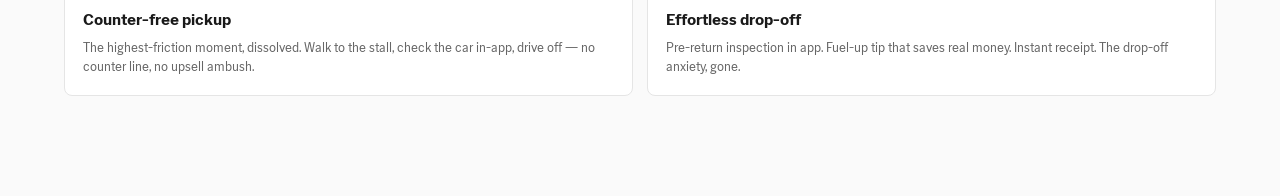
==== commit 3be8608c: "Update index.html" ====
--- a/index.html
+++ b/index.html
@@ -3,7 +3,7 @@
 <head>
   <meta charset="utf-8">
   <meta name="viewport" content="width=device-width, initial-scale=1">
-  <title>MILE × Avis Budget Group — Editable Mockups</title>
+  <title>Miles - your Travel Concierge × Avis Budget Group</title>
   <link rel="stylesheet" href="styles.css">
 </head>
 <body>
@@ -15,17 +15,17 @@
   <div class="index-grid">
         <div class="index-section">
           <h2>1 — Discovery becomes conversation</h2>
-          <p class="lede">The static where/when/class form gives way to natural language. MILE returns a contextualized recommendation, then keeps the conversation going.</p>
+          <p class="lede">The static where/when/class form gives way to natural language. Miles returns a contextualized recommendation, then keeps the conversation going.</p>
           <div class="index-pair">
         <a href="01a-conversational-hero.html" class="index-card">
   <div class="label">1A</div>
   <div class="name">Conversational hero</div>
-  <p class="desc">The static where/when/class form gives way to natural language. MILE returns a contextualized recommendation with reasoning visible.</p>
+  <p class="desc">The static where/when/class form gives way to natural language. Miles returns a contextualized recommendation with reasoning visible.</p>
 </a>
         <a href="01b-conversation-refines.html" class="index-card">
   <div class="label">1B</div>
   <div class="name">Conversation refines</div>
-  <p class="desc">MILE keeps the conversation going. Refine, compare alternatives, ask the why — without losing the trip context.</p>
+  <p class="desc">Miles keeps the conversation going. Refine, compare alternatives, ask the why — without losing the trip context.</p>
 </a>
           </div>
         </div>
@@ -36,7 +36,7 @@
         <a href="02a-trip-kit-bundle.html" class="index-card">
   <div class="label">2A</div>
   <div class="name">Trip kit bundle</div>
-  <p class="desc">Add-ons stop being checkout-time afterthoughts. Once MILE knows the trip, snow chains + ski rack + GPS become one coherent kit.</p>
+  <p class="desc">Add-ons stop being checkout-time afterthoughts. Once Miles knows the trip, snow chains + ski rack + GPS become one coherent kit.</p>
 </a>
         <a href="02b-insurance-honest.html" class="index-card">
   <div class="label">2B</div>
@@ -47,17 +47,17 @@
         </div>
         <div class="index-section">
           <h2>3 — The trip extends past the booking</h2>
-          <p class="lede">After Reserve, MILE doesn't disappear. Route, weather, things to do, and live in-trip nudges turn the rental into a journey.</p>
+          <p class="lede">After Reserve, Miles doesn't disappear. Route, weather, things to do, and live in-trip nudges turn the rental into a journey.</p>
           <div class="index-pair">
         <a href="03a-destination-companion.html" class="index-card">
   <div class="label">3A</div>
   <div class="name">Destination companion</div>
-  <p class="desc">Once 'Reserve' is clicked, MILE doesn't disappear until pickup. Route, weather, and things to do at the destination — the trip extends.</p>
+  <p class="desc">Once 'Reserve' is clicked, Miles doesn't disappear until pickup. Route, weather, and things to do at the destination — the trip extends.</p>
 </a>
         <a href="03b-in-trip-mobile.html" class="index-card">
   <div class="label">3B</div>
   <div class="name">In-trip live companion</div>
-  <p class="desc">Mobile context, mid-drive. MILE surfaces timely intel — and turns add-on opportunities into cost savings instead of upsell ambushes.</p>
+  <p class="desc">Mobile context, mid-drive. Miles surfaces timely intel — and turns add-on opportunities into cost savings instead of upsell ambushes.</p>
 </a>
           </div>
         </div>
@@ -84,12 +84,12 @@
         <a href="05a-aramark-bundle.html" class="index-card">
   <div class="label">5A</div>
   <div class="name">Destination bundle (Aramark)</div>
-  <p class="desc">Vehicle stops being the product. With Aramark partnership, MILE bundles car + lodging + dining as one transaction at national parks.</p>
+  <p class="desc">Vehicle stops being the product. With Aramark partnership, Miles bundles car + lodging + dining as one transaction at national parks.</p>
 </a>
         <a href="05b-cross-brand-routing.html" class="index-card">
   <div class="label">5B</div>
   <div class="name">Cross-brand intelligence</div>
-  <p class="desc">MILE recognizes when Avis isn't the right fit and routes within the ABG portfolio. Loyalty earned across Avis, Budget, and Zipcar.</p>
+  <p class="desc">Miles recognizes when Avis isn't the right fit and routes within the ABG portfolio. Loyalty earned across Avis, Budget, and Zipcar.</p>
 </a>
           </div>
         </div>
